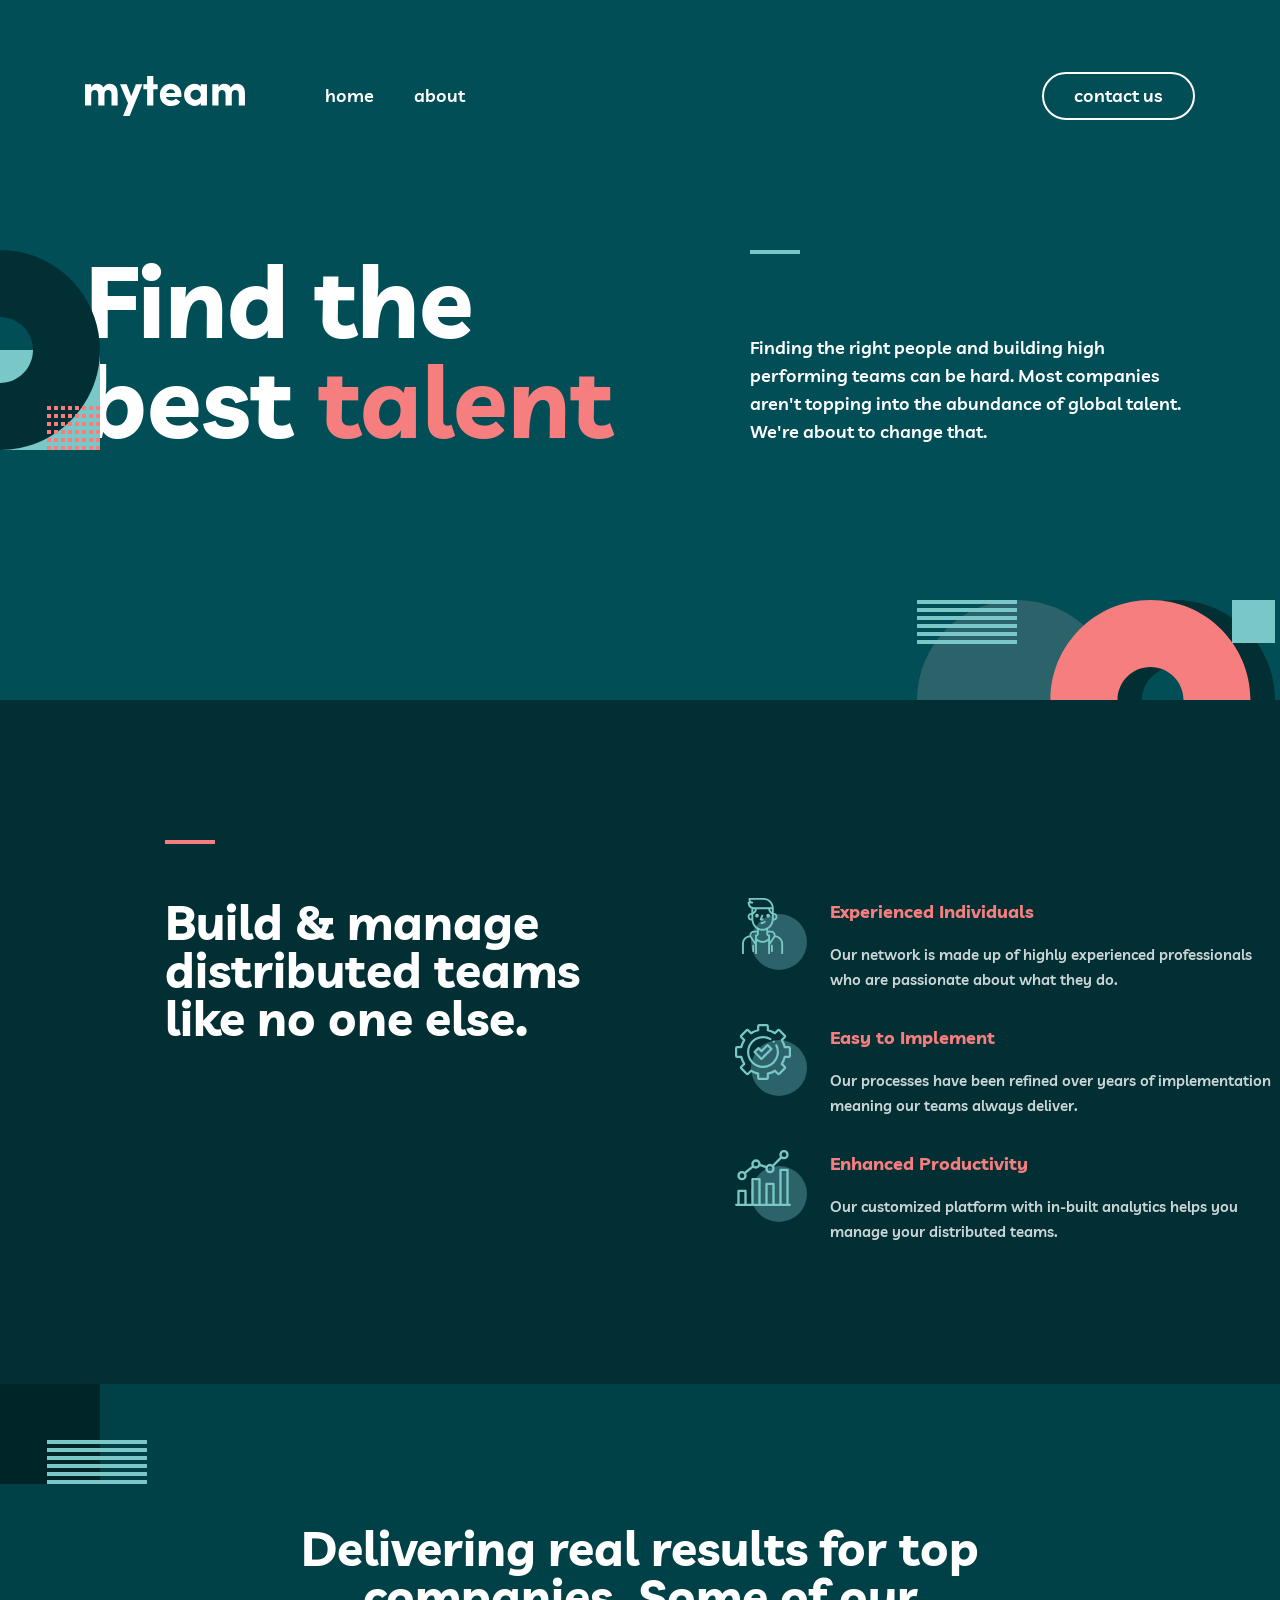
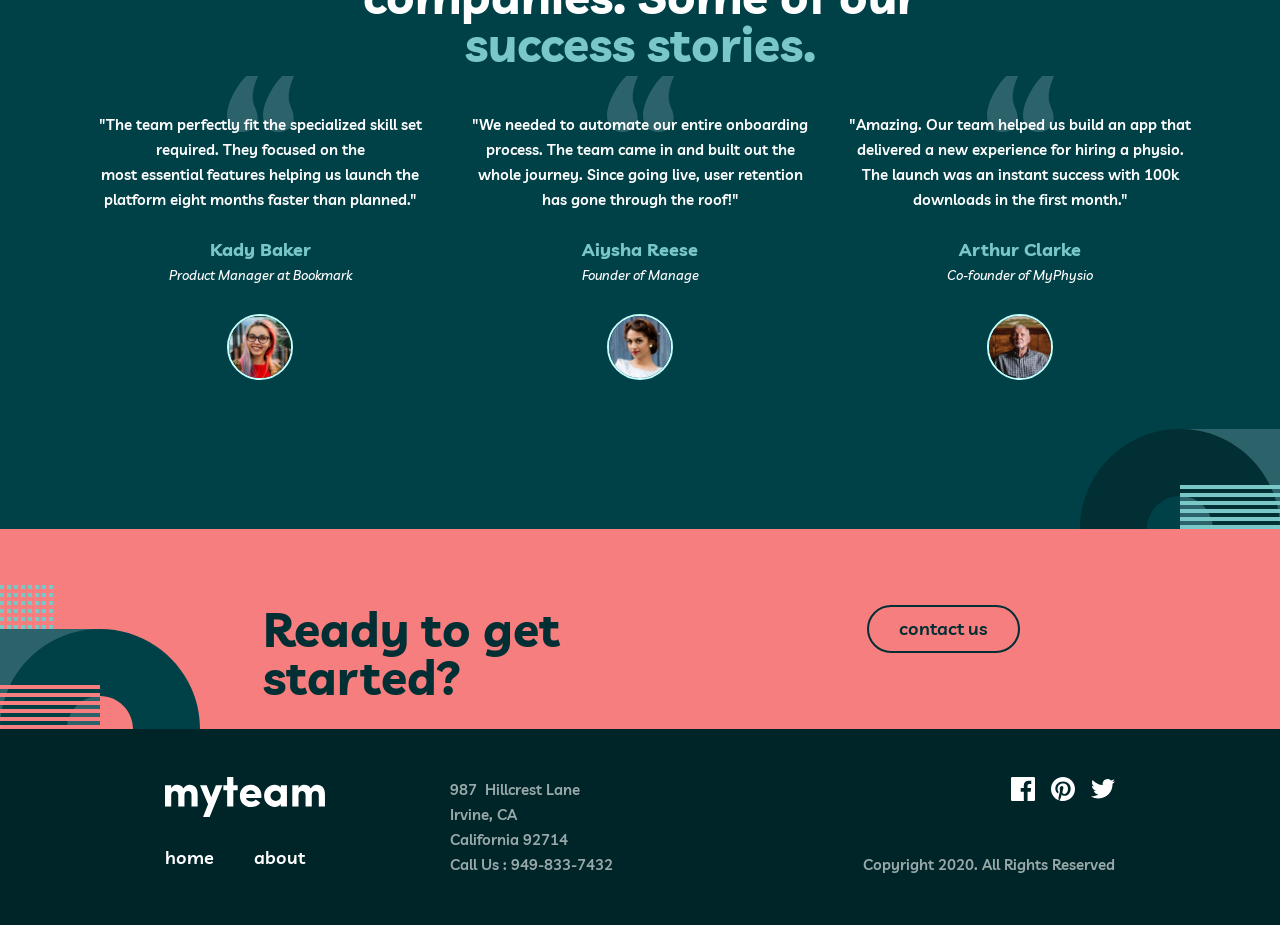
==== index.html @ 12ea95c9 "K3-47 Fix fix fix" ====
<!doctype html>
<html lang="en">

<head>
  <meta charset="UTF-8" />
  <meta name="viewport" content="width=device-width, initial-scale=1.0" />
  <title>myteam</title>
  <link rel="preconnect" href="https://fonts.googleapis.com" />
  <link rel="preconnect" href="https://fonts.gstatic.com" crossorigin />
  <link
    href="https://fonts.googleapis.com/css2?family=Livvic:ital,wght@0,100;0,200;0,300;0,400;0,500;0,600;0,700;0,900;1,100;1,200;1,300;1,400;1,500;1,600;1,700;1,900&display=swap"
    rel="stylesheet" />
  <link rel="stylesheet" href="css/style.css">
  <link rel="stylesheet" href="css/globalnav.css">
  <link rel="stylesheet" href="css/globalsection.css">
  <link rel="stylesheet" href="css/globalfooter.css">
  <script src="js/main.js" defer></script>
</head>

<body>
  <div class="container">
    <header class="header">

      <nav class="nav-bar-header">
        <a href="index.html" class="logo"><img src="assets/icons/logo.svg" alt="myteam"></a>

        <ul class="navigation-list">
          <li>
            <a href="index.html">home</a>
          </li>
          <li>
            <a href="pages/about.html">about</a>
          </li>
        </ul>

        <button type="button" class="button-top">contact us</button>
      </nav>

      <div class="header-find">
        <img id="icon-left" src="assets/icons/bg-pattern-home-1.svg" alt="assets/icons/bg-pattern-home-1.svg">
        <h1>Find the<br>best <span>talent</span></h1>
        <div>
          <hr class="hr1" />
          <p>Finding the right people and building high performing teams can be hard. Most companies aren't
            topping into the abundance of global talent. We're about to change that.</p>
        </div>
        <img id="icon-right" src="assets/icons/bg-pattern-home-2.svg" alt="assets/icons/bg-pattern-home-2.svg">
      </div>

    </header>

    <main>
      <section class="section-build">
        <img id="section-build-icon" src="assets/icons/bg-pattern-home-3.svg" alt="assets/icons/bg-pattern-home-3.svg">
        <div class="section-build-container">
          <hr class="hr2">
          <div class="section-build-parts">
            <h2>Build & manage distributed teams like no one else.</h2>
            <div class="articles-build">
              <article class="article">
                <div><img src="assets/icons/icon-person.svg" alt="assets/icons/icon-person.svg"></div>
                <div>
                  <h3>Experienced Individuals</h3>
                  <p>Our network is made up of highly experienced professionals who are passionate about what they
                    do.</p>
                </div>
              </article>

              <article class="article">
                <div><img src="assets/icons/icon-cog.svg" alt="assets/icons/icon-cog.svg"></div>
                <div>
                  <h3>Easy to Implement</h3>
                  <p>Our processes have been refined over years of implementation meaning our teams always deliver.
                  </p>
                </div>
              </article>

              <article class="article">
                <div><img src="assets/icons/icon-chart.svg" alt="assets/icons/icon-chart.svg"></div>
                <div>
                  <h3>Enhanced Productivity</h3>
                  <p>Our customized platform with in-built analytics helps you manage your distributed teams.</p>
                </div>
              </article>
            </div>
          </div>
        </div>
      </section>

      <section class="section-delivering">
        <img class="section-delivering-icon-top" src="assets/icons/bg-pattern-home-4-about-3.svg"
          alt="assets/icons/bg-pattern-home-4-about-3.svg">
        <img class="section-delivering-icon-bottom" src="assets/icons/bg-pattern-home-5.svg"
          alt="assets/icons/bg-pattern-home-5.svg">
        <div class="section-delivering-div">
          <h2>Delivering real results for top companies. Some of our <span><br class="success-stories">success stories.</span></h2>
          <div class="articles-delivering">
            <article>
              <img class="quotes-icon" src="assets/icons/icon-quotes.svg" alt="assets/icons/icon-quotes.svg">
              <blockquote class="body2">"The team perfectly fit the specialized skill set required. They focused on the <br class="success-stories">most
                essential features helping us launch the platform eight months faster than planned."
              </blockquote>
              <p class="name body1">Kady Baker</p>
              <p class="founders">Product Manager at Bookmark</p>
              <img class="people" src="assets/images/avatar-kady.jpg" alt="assets/images/avatar-kady.jpg">
            </article>

            <article>
              <img class="quotes-icon" src="assets/icons/icon-quotes.svg" alt="assets/icons/icon-quotes.svg">
              <blockquote class="body2">"We needed to automate our entire onboarding process. The team came in and built
                out
                the whole journey. Since going live, user retention has gone through the roof!"
              </blockquote>
              <p class="name body1">Aiysha Reese</p>
              <p class="founders">Founder of Manage</p>
              <img class="people" src="assets/images/avatar-aiysha.jpg" alt=assets/images/avatar-aiysha.jpg"> </article>
                <article>
              <img class="quotes-icon" src="assets/icons/icon-quotes.svg" alt="assets/icons/icon-quotes.svg">
              <blockquote class="body2">"Amazing. Our team helped us build an app that
                delivered a new experience for hiring a physio.
                The launch was an instant success with 100k downloads in the first month."
              </blockquote>
              <p class="name body1">Arthur Clarke</p>
              <p class="founders">Co-founder of MyPhysio</p>
              <img class="people" src="assets/images/avatar-arthur.jpg" alt="assets/images/avatar-arthur.jpg">
            </article>
          </div>
        </div>
      </section>

      <section class="section-ready">
        <img src="assets/icons/bg-pattern-home-6-about-5.svg" alt="assets/icons/bg-pattern-home-6-about-5.svg">
        <div>
          <h2>Ready to get started?</h2>
          <button type="button" class="button-bottom">contact us</button>
        </div>
      </section>
    </main>

    <footer class="footer">
      <div class="footer-left">
        <nav class="nav-bar-footer">
          <a href="index.html" class="footer-logo"><img src="assets/icons/logo.svg" alt="myteam" /></a>

          <ul class="navigation-list">
            <li>
              <a href="index.html">home</a>
            </li>
            <li>
              <a href="pages/about.html">about</a>
            </li>
          </ul>
        </nav>


        <address>
          <p>987&nbsp;&nbsp;Hillcrest Lane<br> Irvine, CA<br> California 92714<br> Call Us : 949-833-7432</p>
        </address>

      </div>

      <div class="footer-right">
        <ul class="social-list">
          <li>
            <a href=""><img src="assets/icons/icon-facebook.svg" alt="facebook" /></a>
          </li>
          <li>
            <a href=""><img src="assets/icons/icon-pinterest.svg" alt="pinterest" /></a>
          </li>
          <li>
            <a href=""><img src="assets/icons/icon-twitter.svg" alt="twitter" /></a>
          </li>
        </ul>

        <p>Copyright 2020. All Rights Reserved</p>
      </div>
    </footer>
  </div>
</body>

</html>
---- css/style.css ----
/* reset.css */
*,
::before,
::after {
  box-sizing: border-box;
  margin: 0;
  padding: 0;
}

.header {
  background-color: #014e56;
  height: 700px;
}

html,
body {
  height: 100%;
}

body {
  max-width: 1440px;
  line-height: 1.5;
  font-family:
    Livvic system-ui,
    -apple-system,
    Segoe UI,
    Roboto,
    sans-serif;
  -webkit-font-smoothing: antialiased;
  text-rendering: optimizeLegibility;
}

.container {
  overflow: hidden;
}

img,
picture,
video,
canvas,
svg {
  display: block;
  max-width: 100%;
}

input,
button,
textarea,
select {
  color: inherit;
}

button {
  background: none;
  border: none;
  padding: 0;
}

p,
h1,
h2,
h3,
h4,
h5,
h6 {
  overflow-wrap: break-word;
}

:focus-visible {
  outline: 2px solid var(--color-accent, #ff7a59);
  outline-offset: 2px;
}

#root,
#next {
  isolation: isolate;
}

/* primary colors */
root {
  --mgreen: #014e56;
  --lcolar: #f67e7e;
  --white: #ffffff;
}

/* secondary colors */
root {
  --rblue: #79c8c7;
  --pblue: #2c6269;
  --djgreen: #004047;
  --ssgreen: #012f34;
  --dgreen: #002529;
}

h1,
.biggerfont,
.smallerfont,
h2,
h3,
h4,
h5,
h6 {
  font-family: "Livvic", sans-serif;
  font-weight: bold;
}

h1 {
  color: #fff;
}

.biggerfont {
  font-size: 100px;
  line-height: 100px;
}

.smallerfont {
  font-size: 64px;
  line-height: 64px;
}

h2 {
  font-size: 48px;
  line-height: 48px;
}

h3 {
  font-size: 18px;
  line-height: 18px;
}

body {
  font-family: "Livvic", sans-serif;
}

.body1 {
  font-size: 18px;
  line-height: 28px;
  font-weight: 600;
}

.body2 {
  font-size: 15px;
  line-height: 25px;
  font-weight: 600;
}

/* header dalis */

.header-find {
  width: 1110px;
  height: 200px;
  margin: 60px auto;
  display: flex;
  gap: 30px;
}

.header-find h1 {
  width: 635px;
  height: 200px;
  margin: 0;
  font-family: "Livvic", sans-serif;
  font-size: 100px;
  font-weight: bold;
  line-height: 100px;
  color: #ffffff;
}

.header-find h1 span {
  color: #f67e7e;
}

.header-find div {
  width: 445px;
  height: 195px;
}

.hr1 {
  width: 50px;
  height: 4px;
  margin: 0 0 80px;
  border: none;
  background-color: #79c8c7;
}

.header-find p {
  width: 445px;
  height: 112px;
  font-family: "Livvic", sans-serif;
  font-size: 18px;
  font-weight: 600;
  line-height: 28px;
  color: #ffffff;
}

#icon-left {
  position: absolute;
  left: -100px;
  top: 250px;
}

#icon-right {
  position: absolute;
  left: 917px;
  top: 600px;
}

/* Section-build*/

.section-build {
  background-color: #012f34;
  width: 1440px;
  height: 684px;
  color: #ffffff;
  position: relative;
  overflow: hidden;
}

#section-build-icon {
  position: absolute;
  left: 1340px;
  top: 440px;
}

.section-build-container {
  max-width: 1110px;
  height: 404px;
  margin: 0 auto;
  padding-top: 140px;
}

.hr2 {
  width: 50px;
  height: 4px;
  margin: 0 0 54px;
  border: none;
  background-color: #f67e7e;
}

.section-build-parts {
  display: flex;
  justify-content: space-between;
}

.section-build-parts h2 {
  max-width: 445px;
  color: #ffffff;
  font-family: "Livvic", sans-serif;
  font-size: 48px;
  line-height: 48px;
  font-weight: bold;
}

.articles-build {
  width: 540px;
  height: 346px;
  display: flex;
  flex-direction: column;
  gap: 32px;
}

.article {
  display: flex;
  gap: 23px;
}

.article>div:first-child {
  width: 72px;
  height: 72px;
  flex-shrink: 0;
}

.article>div:first-child img {
  width: 72px;
  height: 72px;
}

.article h3 {
  margin: 0 0 16px;
  font-family: "Livvic", sans-serif;
  font-size: 18px;
  line-height: 28px;
  font-weight: bold;
  color: #f67e7e;
}

.article p {
  font-family: "Livvic", sans-serif;
  font-size: 15px;
  line-height: 25px;
  font-weight: 600;
  color: #ffffff;
  opacity: 0.8;
}

/* Section-delivering*/

.section-delivering {
  background-color: #004047;
  height: 745px;
  display: flex;
  justify-content: center;
  align-items: center;
  color: #ffffff;
  position: relative;
}

.section-delivering-icon-top {
  position: absolute;
  top: 0px;
  left: 0px;
}

.section-delivering-icon-bottom {
  position: absolute;
  bottom: 0px;
  right: 0px;
}

.articles-delivering {
  display: flex;
  justify-content: center;
  align-items: center;
  margin-top: 56px;
}

.section-delivering-div {
  display: flex;
  flex-direction: column;
  justify-content: center;
  align-items: center;
}

.section-delivering-div h2 {
  max-width: 932px;
  height: 96px;
  text-align: center;
}

.section-delivering-div h2 span {
  color: #79c8c7;
}

.articles-delivering article {
  margin: 0px 15px;
  display: flex;
  flex-direction: column;
  align-items: center;
  height: 313px;
}

.quotes-icon {
  width: 67px;
  height: 56px;
  margin-bottom: -20px;
}

.articles-delivering article blockquote {
  height: 100px;
  width: 350px;
  text-align: center;
  font-size: 15px;
  line-height: 25px;
  font-weight: 600;
  font-style: "Livvic";
}

.name {
  color: #79c8c7;
  margin-top: 24px;
  height: 28px;
  font-size: 18px;
  font-weight: 700;
}

.founders {
  font-style: italic;
  font-size: 13px;
  height: 18px;
  font-weight: 500;
  margin-top: 2px;
}

.people {
  margin-top: 30px;
  border: 2px solid #c4fffe;
  border-radius: 50%;
  width: 66px;
  height: 66px;
}
                                                            /*Tablet*/
@media (max-width: 768px) {
                                                         /* header dalis */
  .header-find {
    width: 683px;
    height: 240px;
    flex-direction: column;
    align-items: center;
    gap: 24px;
  }

  .header-find h1 {
    width: 683px;
    height: 112px;
    font-size: 64px;
    font-weight: bold;
    line-height: 56px;
    text-align: center;
    transform: translateX(3px) translateY(-25px);
  }

  .hr1 {
    display: none;
  }

  .header-find p {
    width: 457px;
    height: 84px;
    font-size: 15px;
    line-height: 28px;
    text-align: center;
    transform: translateX(-7px) translateY(-25px);
  }

  #icon-left {
    display: none;
  }

  #icon-right {
    position: absolute;
    left: 206px;
    top: 600px;
  }
  .success-stories {
  display: none;
}
                                                    /* Section-delivering*/
.section-delivering {
    height: 1199px;
    width: 768px;
    margin: 0;
    padding: 100px 98px 100px 97px;
}
.section-delivering-div {
  all: unset;
  height: 999px;
  width: 573px;
  margin: 0;
  padding: 0;
}
.section-delivering-div h2 {
  height: 96px;
  width: 573px;
  font-size: 32px;
  font-weight: 700;
  line-height: 32px;
  font-family: "Livvic", sans-serif;
  
}
.articles-delivering {
  flex-direction: column;
  gap: 48px;

}
.articles-delivering {
    transform: translateY(-7px);
}
.articles-delivering article{
  height: 253px;
  width: 573px;
}
.articles-delivering article blockquote {
  height: 75px;
  width: 573px;
  margin-bottom: 16px;
  text-align: center;
}
.people {
  margin-top: 16px;
}
.name, .founders {
  margin: 0;
}
.success-stories {
  display: block;
}
}
---- css/globalnav.css ----
.nav-bar-header {
  height: 190px;
  max-width: 1110px;
  margin: 0px auto 0;
  padding-top: 2px;
  display: flex;
  align-items: center;
  background-color: #014E56;
}

.logo img{
    width: 159.95px;
    height: 40px;
    display: block;
}

.navigation-list {
    width: 140px;
    height: 28px;
    display: flex;
    gap: 40px;
    margin-left: 80px;
    list-style: none;
}

.navigation-list a {
    color: #ffffff;
    text-decoration: none;
    font-family: "Livvic", sans-serif;
    font-size: 18px;
    font-weight: 600;
    line-height: 28px;
}

a:hover {
    color: #f67e7e;
}

.button-top {
    width: 153px;
    height: 48px;
    margin-left: auto;
    border: 2px solid #ffffff;
    border-radius: 24px;
    background: transparent;
    color: #ffffff;
    font-family: "Livvic", sans-serif;
    font-size: 18px;
    font-weight: 600;
    line-height: 28px;
    cursor: pointer;
}

.button-top:hover {
    color: #014e56;
    background-color: #ffffff;
}

/* media queries tablet */
@media (max-width: 768px) {
    .nav-bar-header {
        height: 190px;
        width: 703px;
        padding-bottom: 17px;
        transform: translateX(-7px);
    }

    .logo img{
        width: 128px;
        height: 32px;
        margin-left: 14px;
    }

    .navigation-list {
        margin-left: 48px;
    }

    .button-top {
        margin-left: auto;
    }
}
---- css/globalsection.css ----
.section-ready {
    display: flex;
    justify-content: center;
    align-items: center;
    height: 200px;
    background-color: #F67E7E;
    position: relative;
    overflow: hidden;
}
.section-ready img {
    position: absolute;
    bottom: 0px;
    left: 0px;
}
.section-ready div {
    color: #012f34;
    margin-left: 263px;
    margin-right: 260px;
    width: 917px;
    display: flex;
    justify-content: space-between;
}
.section-ready h2 {
    font-size: 48px;
    line-height: 48px;
    max-width: 504px;
    max-height: 48px;
}
.button-bottom {
    width: 153px;
    height: 48px;
    border: 2px solid #012f34;
    border-radius: 24px;
    background: transparent;
    font-family: "Livvic";
    font-size: 18px;
    font-weight: 600;
    line-height: 28px;
    cursor: pointer;
}
.button-bottom:hover {
    color: #f67e7e;
    background-color: #012f34;
}
                                                            /*Tablet*/
@media (max-width: 768px) {
.section-ready h2 {
    font-size: 32px;
    line-height: 32px;
    max-width: 336px;
    margin-top: 9px;
}
.section-ready div {
    width: 573px;
    margin-left: 97px;
    margin-right: 98px;
}
.section-ready img {
    bottom: -22px;
}
}
                                                            /*Mobile*/
@media (max-width: 375px) {
.section-ready {
    
}
}
---- css/globalfooter.css ----
footer {
    height: 196px;
    background-color: #002529;
    display: flex;
    padding: 0px 165px;
    justify-content: center;
    align-items: center;
}
.footer-logo img{
    width: 159.95px;
    height: 40px;
    display: block;
}
.footer-left {
    display: flex;
    width: 730px;
    height: 100px;
}
.nav-bar-footer {
    display: flex;
    flex-direction: column;
    justify-content: space-between;
    margin-right: 125px;
}
footer .navigation-list {
    margin: 0px;
    margin-bottom: 5px;
}
address {
    display: flex;
    margin: 0px;
    font-style: normal;
}

footer p {
    color: #99a8a9;
    font-size: 15px;
    line-height: 25px;
    font-weight: 600;
    font-family: 'Livvic', sans-serif;
}
.footer-right {
    display: flex;
    flex-direction: column;
    justify-content: space-between;
    align-items: end;
    width: 380px;
    height: 100px;

}
.social-list {
    display: flex;
    align-items: center;
    list-style: none;
    gap: 16px;
}

                                                            /*Tablet*/
@media (max-width: 768px) {
footer {
    height: 271px;
    padding-left: 39px;
    padding-right: 40px;
    padding-top: 56px;
    padding-bottom: 56px;
    flex-direction: column;
}
.nav-bar-footer {
    height: 102px;
    width: 107px;
    align-items: space-between;
}
.footer-left {
    justify-content: space-between;
    width: 689px;
    height: 102px;
}
address {
    text-align: right;
    width: 280px;
    height: 100px;
    justify-content: end;
}
.footer-right {
    flex-direction: row;
    justify-content: space-between;
    width: 689px;
    height: 25px;
    margin-top: 32px;
}
.footer-logo img{
    width: 95.97px;
    height: 24px;
}
.nav-bar-footer {
    height: 102px;
    width: 107px;
}
.nav-bar-footer .navigation-list {
    height: 25px;
    margin-top: 53px;
}
.nav-bar-footer .navigation-list li a {
    width: 41px;
    height: 25px;
    line-height: 25px;
    font-size: 15px;
}
.nav-bar-footer .navigation-list {
    gap: 24px;
}
.social-list {
    transform: translateY(3px);
}
}
                                                            /*Mobile*/
@media (max-width: 375px) {
    
}
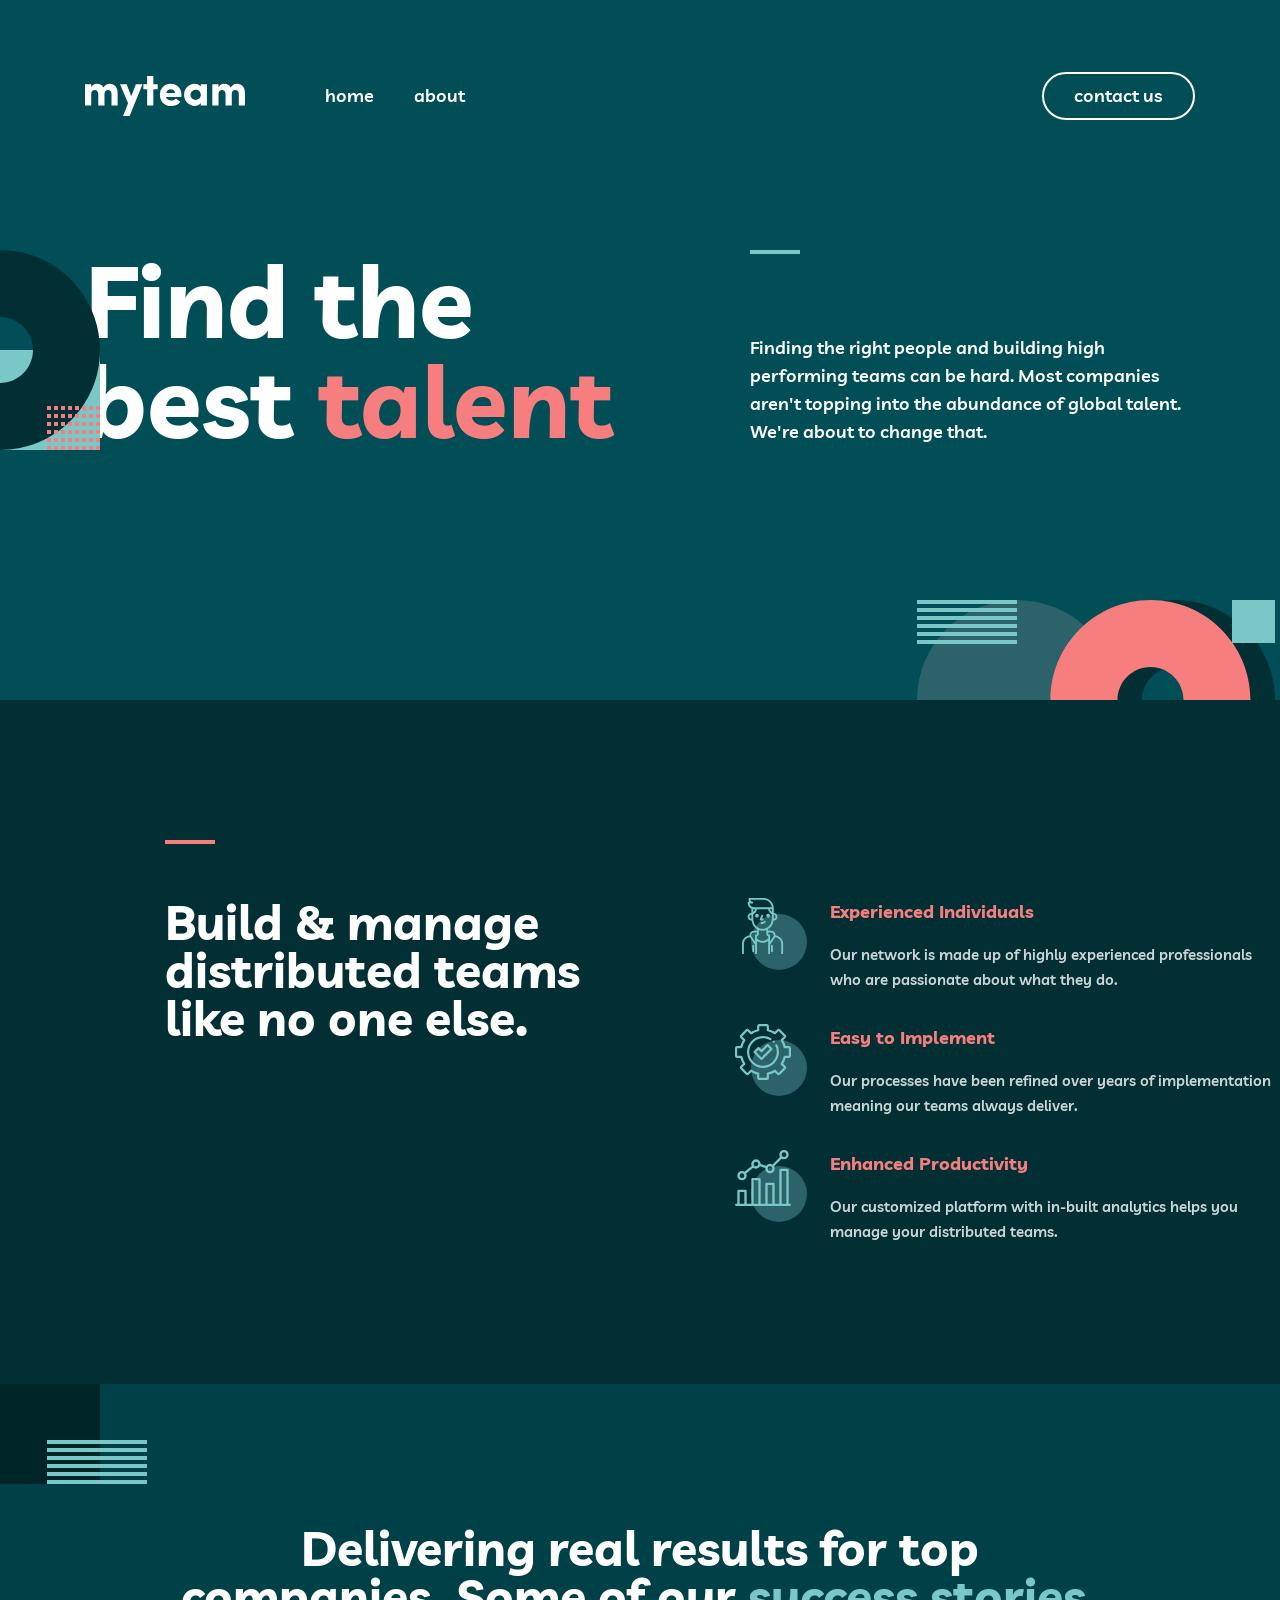
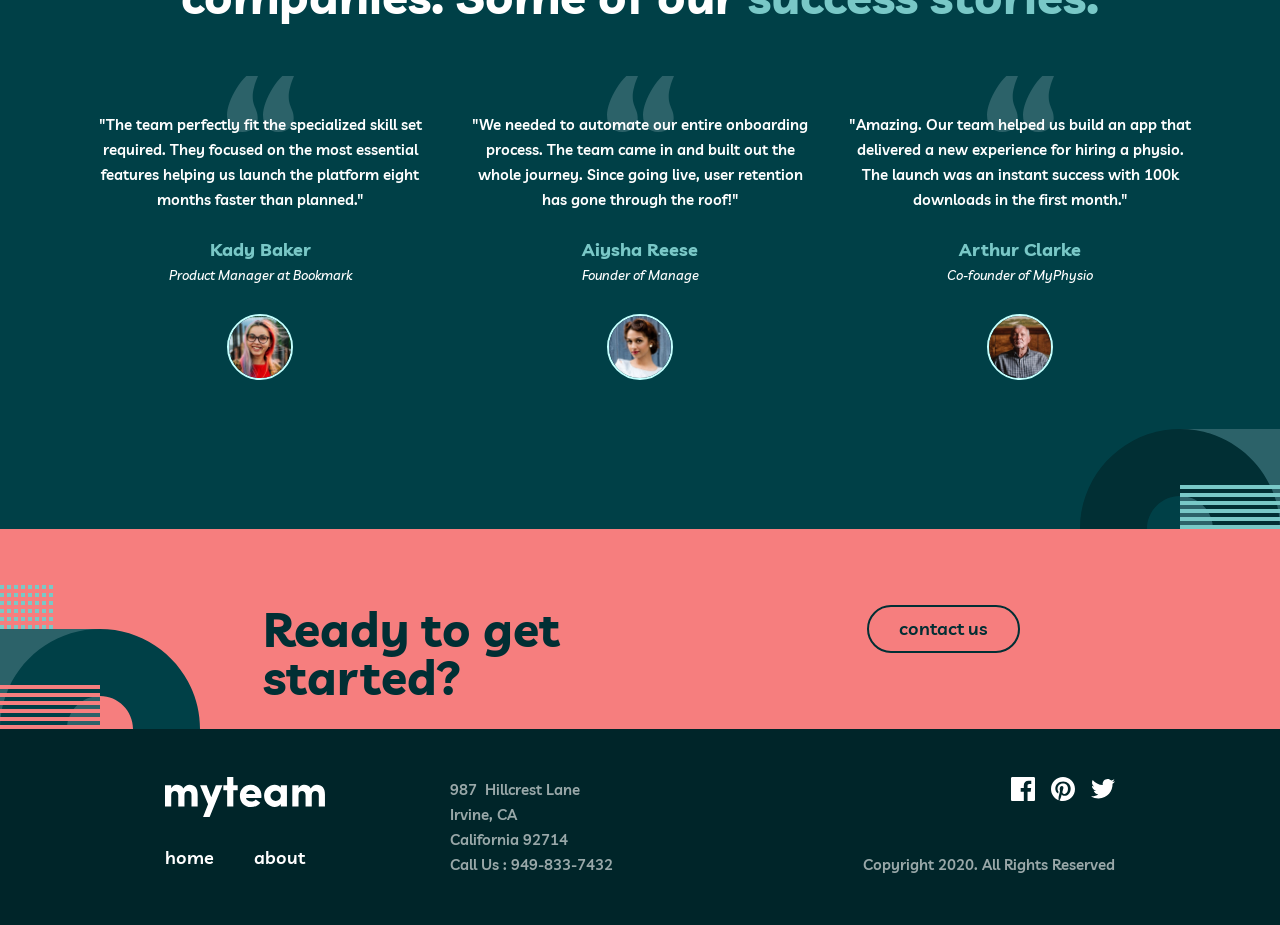
==== commit 9cb7501f: "Nav" ====
--- a/index.html
+++ b/index.html
@@ -34,6 +34,7 @@
         </ul>
 
         <button type="button" class="button-top">contact us</button>
+        <img class="menu" src="assets/icons/icon-hamburger.svg" alt="menu">
       </nav>
 
       <div class="header-find">
@@ -93,11 +94,12 @@
         <img class="section-delivering-icon-bottom" src="assets/icons/bg-pattern-home-5.svg"
           alt="assets/icons/bg-pattern-home-5.svg">
         <div class="section-delivering-div">
-          <h2>Delivering real results for top companies. Some of our <span><br class="success-stories">success stories.</span></h2>
+          <h2>Delivering real results for top companies. Some of our <span>success stories.</span></h2>
           <div class="articles-delivering">
             <article>
               <img class="quotes-icon" src="assets/icons/icon-quotes.svg" alt="assets/icons/icon-quotes.svg">
-              <blockquote class="body2">"The team perfectly fit the specialized skill set required. They focused on the <br class="success-stories">most
+              <blockquote class="body2">"The team perfectly fit the specialized skill set required. They focused on the
+                most
                 essential features helping us launch the platform eight months faster than planned."
               </blockquote>
               <p class="name body1">Kady Baker</p>
--- a/css/style.css
+++ b/css/style.css
@@ -387,6 +387,9 @@
   width: 66px;
   height: 66px;
 }
+  .success-stories {
+  display: none;
+}
                                                             /*Tablet*/
 @media (max-width: 768px) {
                                                          /* header dalis */
@@ -430,9 +433,7 @@
     left: 206px;
     top: 600px;
   }
-  .success-stories {
-  display: none;
-}
+
                                                     /* Section-delivering*/
 .section-delivering {
     height: 1199px;
--- a/css/globalnav.css
+++ b/css/globalnav.css
@@ -55,7 +55,9 @@
     color: #014e56;
     background-color: #ffffff;
 }
-
+.menu {
+        display: none;
+}
 /* media queries tablet */
 @media (max-width: 768px) {
     .nav-bar-header {
@@ -79,3 +81,29 @@
         margin-left: auto;
     }
 }
+/* media queries tablet */
+@media (max-width: 375px) {
+    .menu {
+        display: block;
+    }
+    .nav-bar-header {
+        height: 176px;
+        width: 327px;
+        margin: 0px 24px;
+        transform: translateX(-7px);
+    }
+
+    .logo img {
+        width: 128px;
+        height: 32px;
+        margin-left: 14px;
+    }
+
+    .navigation-list {
+        display: none;
+    }
+
+    .button-top {
+        display: none;
+    }
+}
--- a/css/globalsection.css
+++ b/css/globalsection.css
@@ -62,6 +62,21 @@
                                                             /*Mobile*/
 @media (max-width: 375px) {
 .section-ready {
-    
+    height: 302px;
+}
+.section-ready div {
+    flex-direction: column;
+    justify-content: center;
+    align-items: center;
+    width: 327px;
+    height: 136px;
+    margin: 83px 24px;
+    text-align: center;
+    gap: 24px;
+}
+.section-ready h2 {
+    margin: 0;
+    max-width: 327px;
+    max-height: none;
 }
 }
--- a/css/globalfooter.css
+++ b/css/globalfooter.css
@@ -115,5 +115,44 @@
 }
                                                             /*Mobile*/
 @media (max-width: 375px) {
-    
-}+footer {
+    height: 432px;
+    padding: 66px 20px 64px 20px;
+}
+.footer-left {
+    height: 197px;
+    width: 327px;
+    margin-bottom: 40px;
+    flex-direction: column;
+    justify-content: center;
+    align-items: center;
+    gap: 24px;
+}
+.nav-bar-footer {
+    justify-content: center;
+    align-items: center;
+    margin: 0;
+    width: 107px;
+    height: 73px;
+    gap: 24px;
+}
+.nav-bar-footer .navigation-list {
+    margin: 0;
+    width: 107px;
+    height: 25px;
+}
+.footer-right {
+    height: 65px;
+    width: 255px;
+    flex-direction: column;
+    align-items: center;
+    margin: 0;
+}
+address {
+    justify-content: center;
+    align-items: center;
+    width: 327px;
+    height: 100px;
+    text-align: center;
+}
+}
